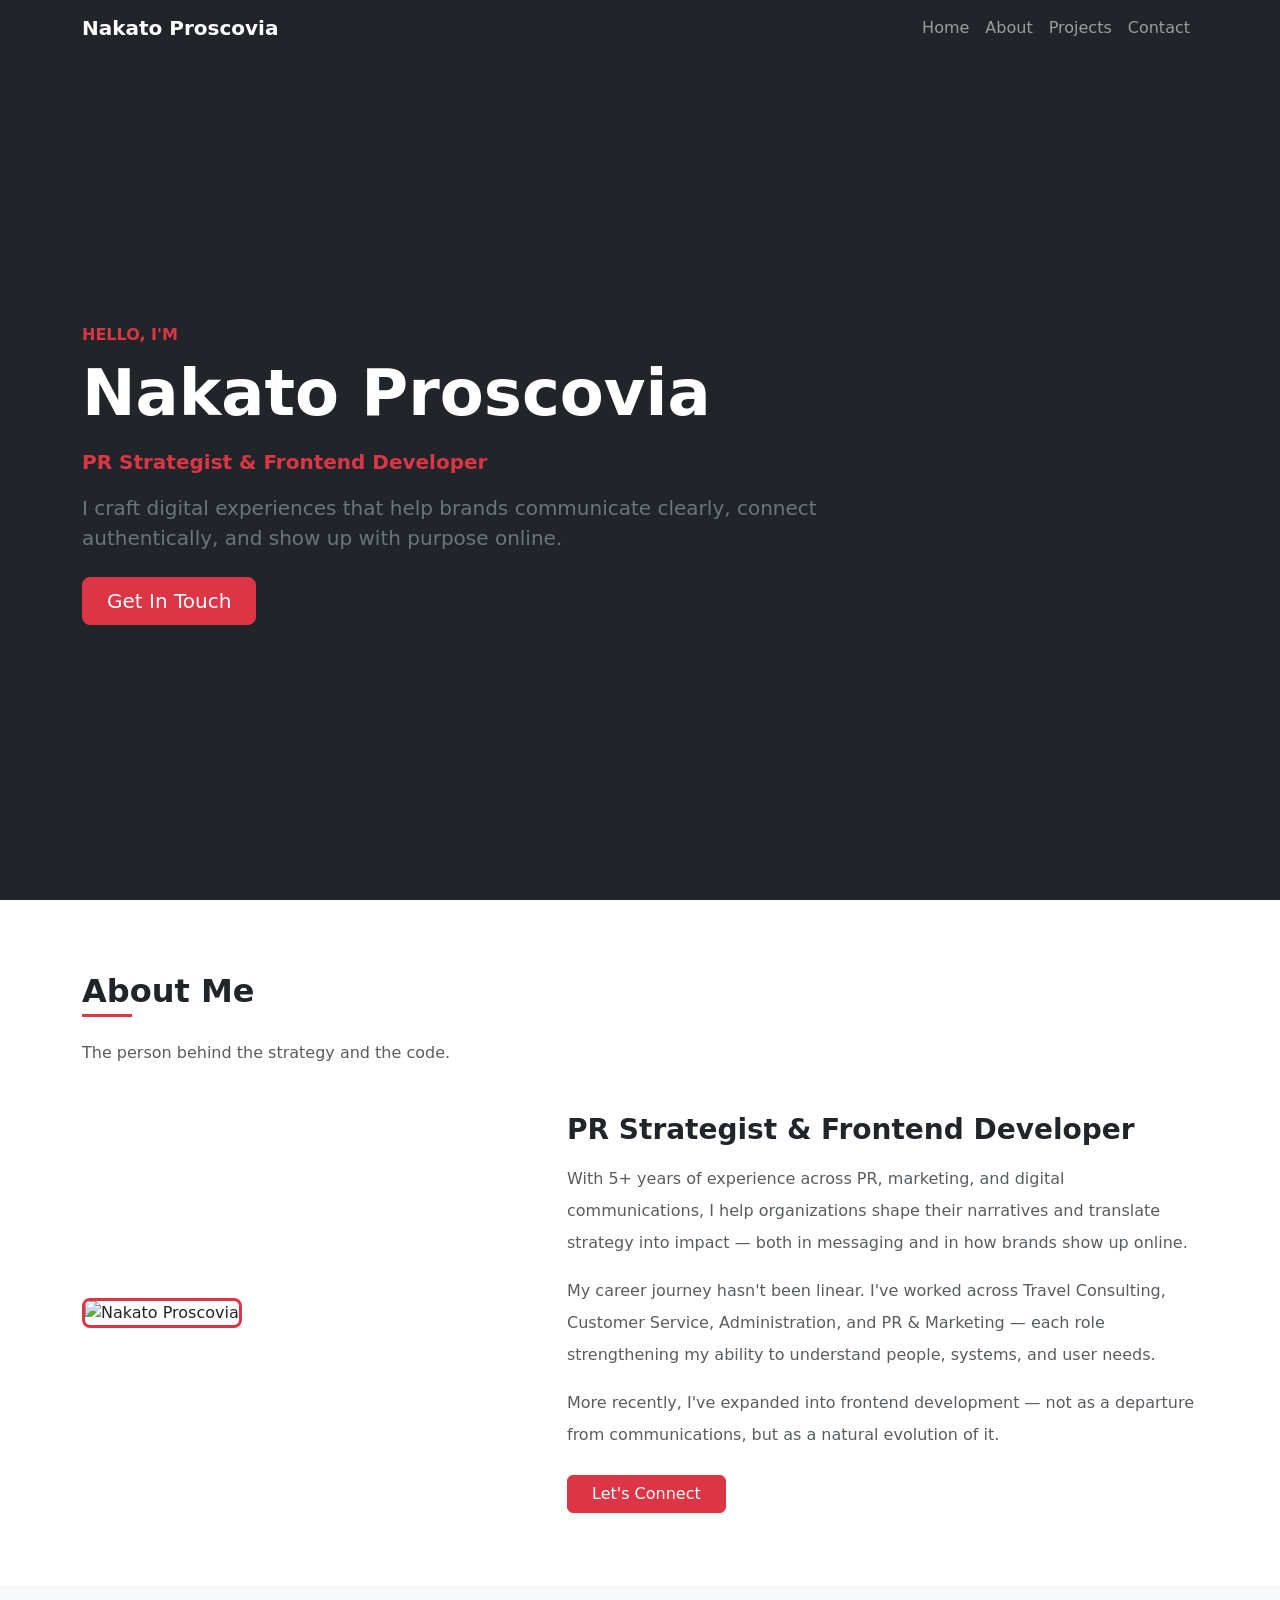
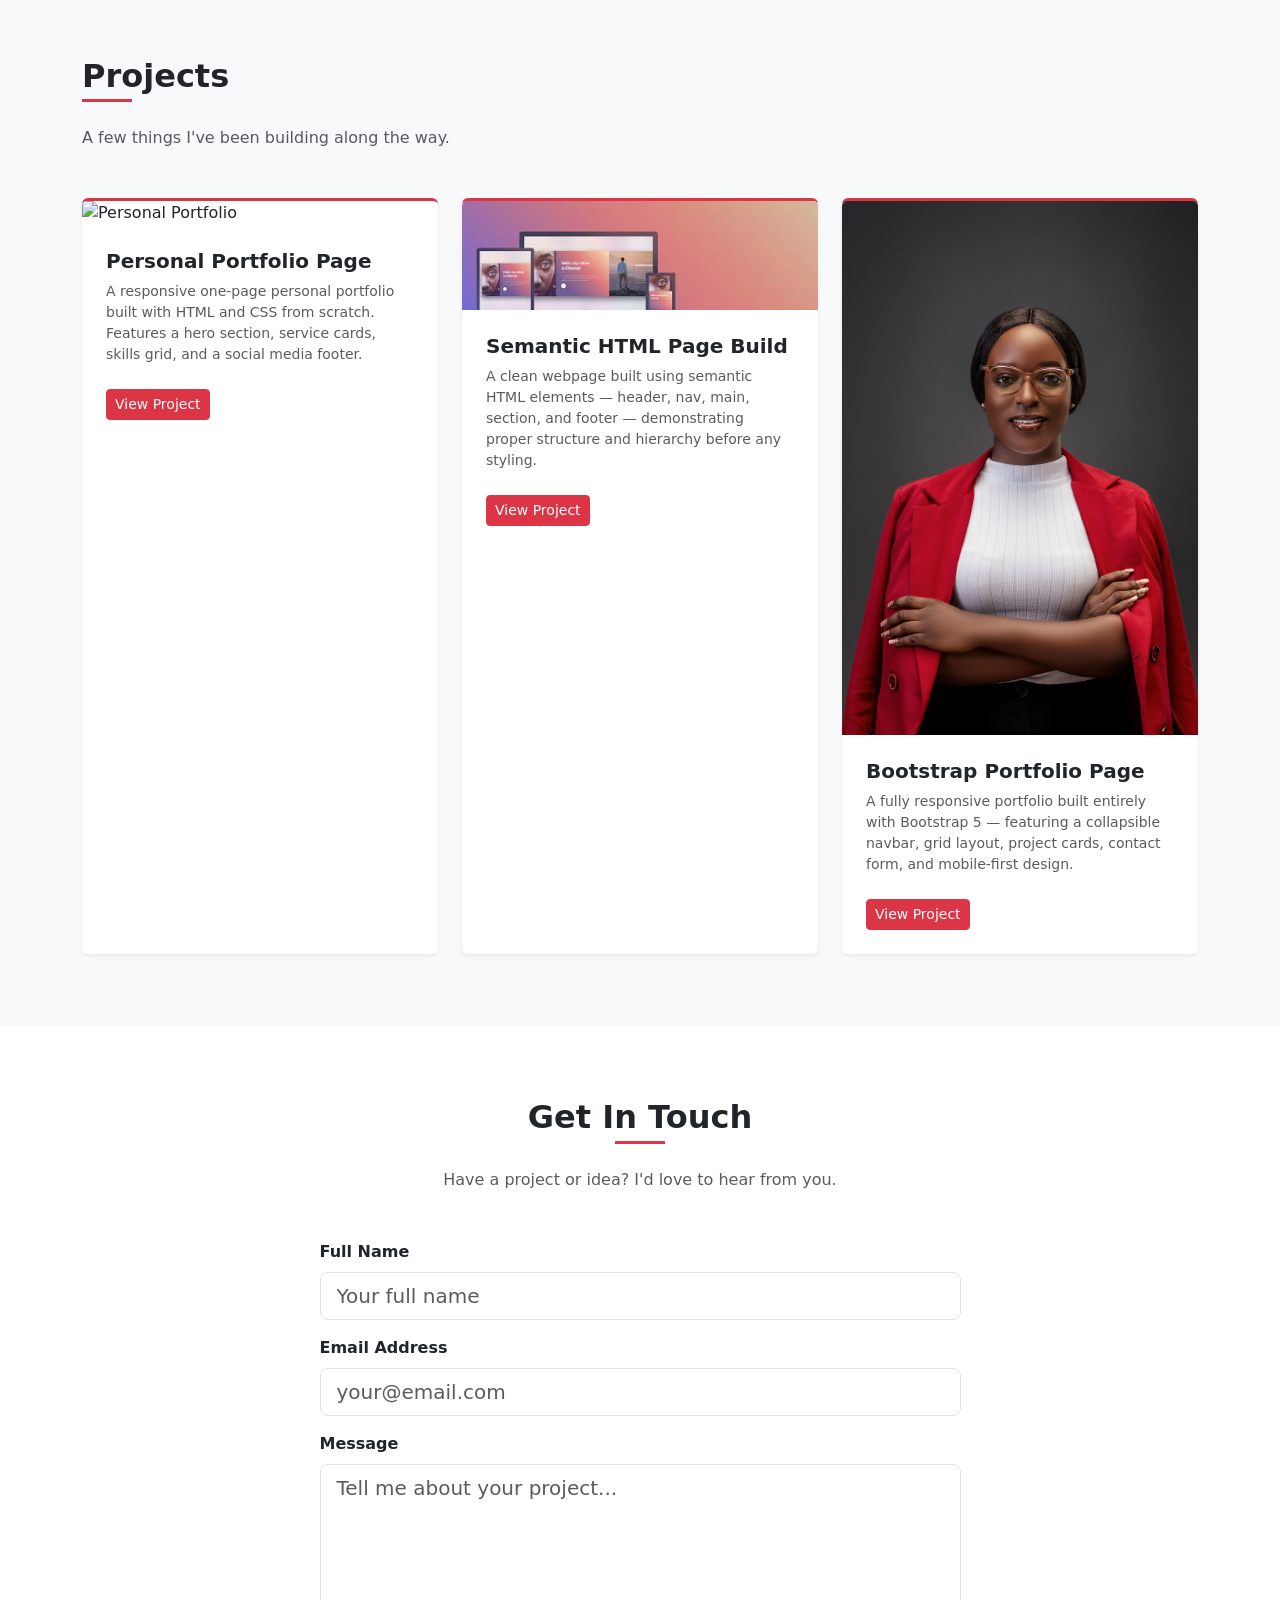
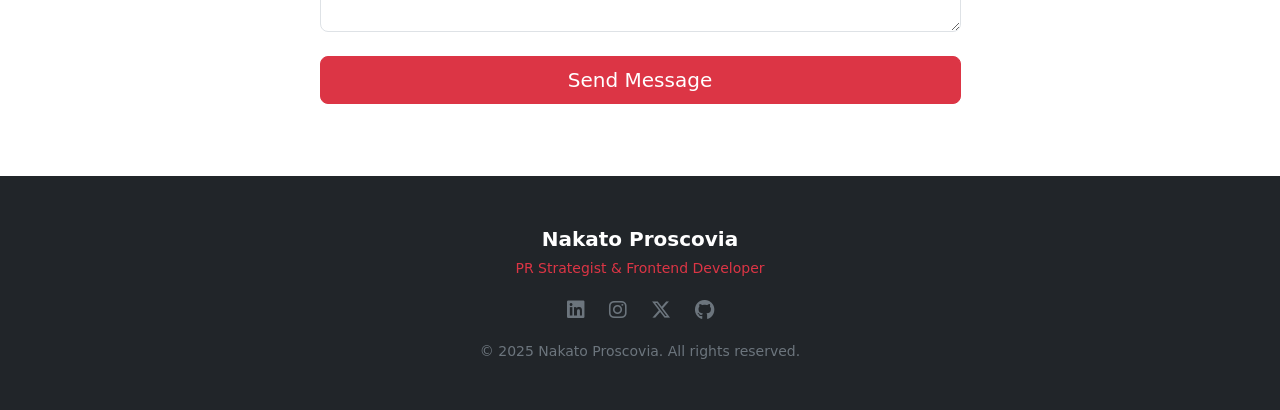
==== personal.html @ 1f381fec "added personal.html" ====
<!DOCTYPE html>
<html lang="en">
<head>
    <meta charset="UTF-8">
    <meta name="viewport" content="width=device-width, initial-scale=1.0">
    <title>Nakato Proscovia | Portfolio</title>
    <link href="https://cdn.jsdelivr.net/npm/bootstrap@5.3.8/dist/css/bootstrap.min.css" rel="stylesheet" integrity="sha384-sRIl4kxILFvY47J16cr9ZwB07vP4J8+LH7qKQnuqkuIAvNWLzeN8tE5YBujZqJLB" crossorigin="anonymous">
    <link rel="stylesheet" href="https://cdnjs.cloudflare.com/ajax/libs/font-awesome/6.5.0/css/all.min.css">
</head>
<body class="bg-light">

    <!-- NAVBAR -->
    <nav class="navbar navbar-expand-lg navbar-dark bg-dark fixed-top">
        <div class="container">
            <a class="navbar-brand fw-bold" href="#home">Nakato Proscovia</a>
            <button class="navbar-toggler" type="button" data-bs-toggle="collapse" data-bs-target="#navbarNav">
                <span class="navbar-toggler-icon"></span>
            </button>
            <div class="collapse navbar-collapse justify-content-end" id="navbarNav">
                <ul class="navbar-nav">
                    <li class="nav-item"><a class="nav-link" href="#home">Home</a></li>
                    <li class="nav-item"><a class="nav-link" href="#about">About</a></li>
                    <li class="nav-item"><a class="nav-link" href="#projects">Projects</a></li>
                    <li class="nav-item"><a class="nav-link" href="#contact">Contact</a></li>
                </ul>
            </div>
        </div>
    </nav>

    <!-- HERO SECTION -->
    <section id="home" class="bg-dark text-white min-vh-100 d-flex align-items-center pt-5">
        <div class="container py-5">
            <div class="row">
                <div class="col-lg-8">
                    <p class="text-danger text-uppercase fw-semibold ls-wide mb-2">Hello, I'm</p>
                    <h1 class="display-3 fw-bold mb-3">Nakato Proscovia</h1>
                    <p class="text-danger fs-5 fw-semibold mb-3">PR Strategist & Frontend Developer</p>
                    <p class="text-secondary fs-5 mb-4">I craft digital experiences that help brands communicate clearly, connect authentically, and show up with purpose online.</p>
                    <a href="#contact" class="btn btn-danger btn-lg px-4">Get In Touch</a>
                </div>
            </div>
        </div>
    </section>

    <!-- ABOUT SECTION -->
    <section id="about" class="py-5 bg-white">
        <div class="container py-4">
            <h2 class="fw-bold mb-1">About Me</h2>
            <div class="border-bottom border-danger border-3 mb-4" style="width:50px"></div>
            <p class="text-muted mb-5">The person behind the strategy and the code.</p>
            <div class="row align-items-center g-5">
                <div class="col-md-5">
                    <img src="https://placehold.co/500x400/212529/dc3545?text=Nakato+Proscovia"
                         alt="Nakato Proscovia"
                         class="img-fluid rounded-3 border border-danger border-3 w-100">
                </div>
                <div class="col-md-7">
                    <h3 class="fw-bold mb-3">PR Strategist & Frontend Developer</h3>
                    <p class="text-muted lh-lg">With 5+ years of experience across PR, marketing, and digital communications, I help organizations shape their narratives and translate strategy into impact — both in messaging and in how brands show up online.</p>
                    <p class="text-muted lh-lg">My career journey hasn't been linear. I've worked across Travel Consulting, Customer Service, Administration, and PR & Marketing — each role strengthening my ability to understand people, systems, and user needs.</p>
                    <p class="text-muted lh-lg">More recently, I've expanded into frontend development — not as a departure from communications, but as a natural evolution of it.</p>
                    <a href="#contact" class="btn btn-danger px-4 mt-2">Let's Connect</a>
                </div>
            </div>
        </div>
    </section>

    <!-- PROJECTS SECTION -->
    <section id="projects" class="py-5 bg-light">
        <div class="container py-4">
            <h2 class="fw-bold mb-1">Projects</h2>
            <div class="border-bottom border-danger border-3 mb-4" style="width:50px"></div>
            <p class="text-muted mb-5">A few things I've been building along the way.</p>
            <div class="row g-4">

                <!-- Card 1 -->
                <div class="col-md-4">
                    <div class="card h-100 border-0 shadow-sm border-top border-danger border-3">
                        <img src="https://placehold.co/400x200/212529/dc3545?text=Personal+Portfolio"
                             class="card-img-top" alt="Personal Portfolio">
                        <div class="card-body p-4">
                            <h5 class="card-title fw-bold">Personal Portfolio Page</h5>
                            <p class="card-text text-muted small">A responsive one-page personal portfolio built with HTML and CSS from scratch. Features a hero section, service cards, skills grid, and a social media footer.</p>
                            <a href="#" class="btn btn-danger btn-sm mt-2">View Project</a>
                        </div>
                    </div>
                </div>

                <!-- Card 2 -->
                <div class="col-md-4">
                    <div class="card h-100 border-0 shadow-sm border-top border-danger border-3">
                        <img src="images/html.jpg"
                             class="card-img-top" alt="Semantic HTML Build">
                        <div class="card-body p-4">
                            <h5 class="card-title fw-bold">Semantic HTML Page Build</h5>
                            <p class="card-text text-muted small">A clean webpage built using semantic HTML elements — header, nav, main, section, and footer — demonstrating proper structure and hierarchy before any styling.</p>
                            <a href="#" class="btn btn-danger btn-sm mt-2">View Project</a>
                        </div>
                    </div>
                </div>

                <!-- Card 3 -->
                <div class="col-md-4">
                    <div class="card h-100 border-0 shadow-sm border-top border-danger border-3">
                        <img src="images/headshot.jpg"
                             class="card-img-top" alt="Bootstrap Portfolio">
                        <div class="card-body p-4">
                            <h5 class="card-title fw-bold">Bootstrap Portfolio Page</h5>
                            <p class="card-text text-muted small">A fully responsive portfolio built entirely with Bootstrap 5 — featuring a collapsible navbar, grid layout, project cards, contact form, and mobile-first design.</p>
                            <a href="#" class="btn btn-danger btn-sm mt-2">View Project</a>
                        </div>
                    </div>
                </div>

            </div>
        </div>
    </section>

    <!-- CONTACT SECTION -->
    <section id="contact" class="py-5 bg-white">
        <div class="container py-4">
            <div class="text-center mb-5">
                <h2 class="fw-bold mb-1">Get In Touch</h2>
                <div class="border-bottom border-danger border-3 mx-auto mb-4" style="width:50px"></div>
                <p class="text-muted">Have a project or idea? I'd love to hear from you.</p>
            </div>
            <div class="row justify-content-center">
                <div class="col-md-7">
                    <div class="mb-3">
                        <label for="name" class="form-label fw-semibold">Full Name</label>
                        <input type="text" class="form-control form-control-lg" id="name" placeholder="Your full name">
                    </div>
                    <div class="mb-3">
                        <label for="email" class="form-label fw-semibold">Email Address</label>
                        <input type="email" class="form-control form-control-lg" id="email" placeholder="your@email.com">
                    </div>
                    <div class="mb-4">
                        <label for="message" class="form-label fw-semibold">Message</label>
                        <textarea class="form-control form-control-lg" id="message" rows="5" placeholder="Tell me about your project..."></textarea>
                    </div>
                    <div class="d-grid">
                        <button type="submit" class="btn btn-danger btn-lg">Send Message</button>
                    </div>
                </div>
            </div>
        </div>
    </section>

    <!-- FOOTER -->
    <footer class="bg-dark text-center py-5">
        <p class="text-white fw-bold fs-5 mb-1">Nakato Proscovia</p>
        <p class="text-danger small mb-3">PR Strategist & Frontend Developer</p>
        <div class="d-flex justify-content-center gap-4 mb-3">
            <a href="https://www.linkedin.com/in/nakato-proscovia" target="_blank" class="text-secondary fs-5"><i class="fa-brands fa-linkedin"></i></a>
            <a href="https://www.instagram.com/nakatoprosc0via" target="_blank" class="text-secondary fs-5"><i class="fa-brands fa-instagram"></i></a>
            <a href="https://x.com/nakatoprosc0via" target="_blank" class="text-secondary fs-5"><i class="fa-brands fa-x-twitter"></i></a>
            <a href="https://github.com/nakato-proscovia" target="_blank" class="text-secondary fs-5"><i class="fa-brands fa-github"></i></a>
        </div>
        <p class="text-secondary small mb-0">© 2025 Nakato Proscovia. All rights reserved.</p>
    </footer>

    <script src="https://cdn.jsdelivr.net/npm/bootstrap@5.3.0/dist/js/bootstrap.bundle.min.js"></script>
</body>
</html>
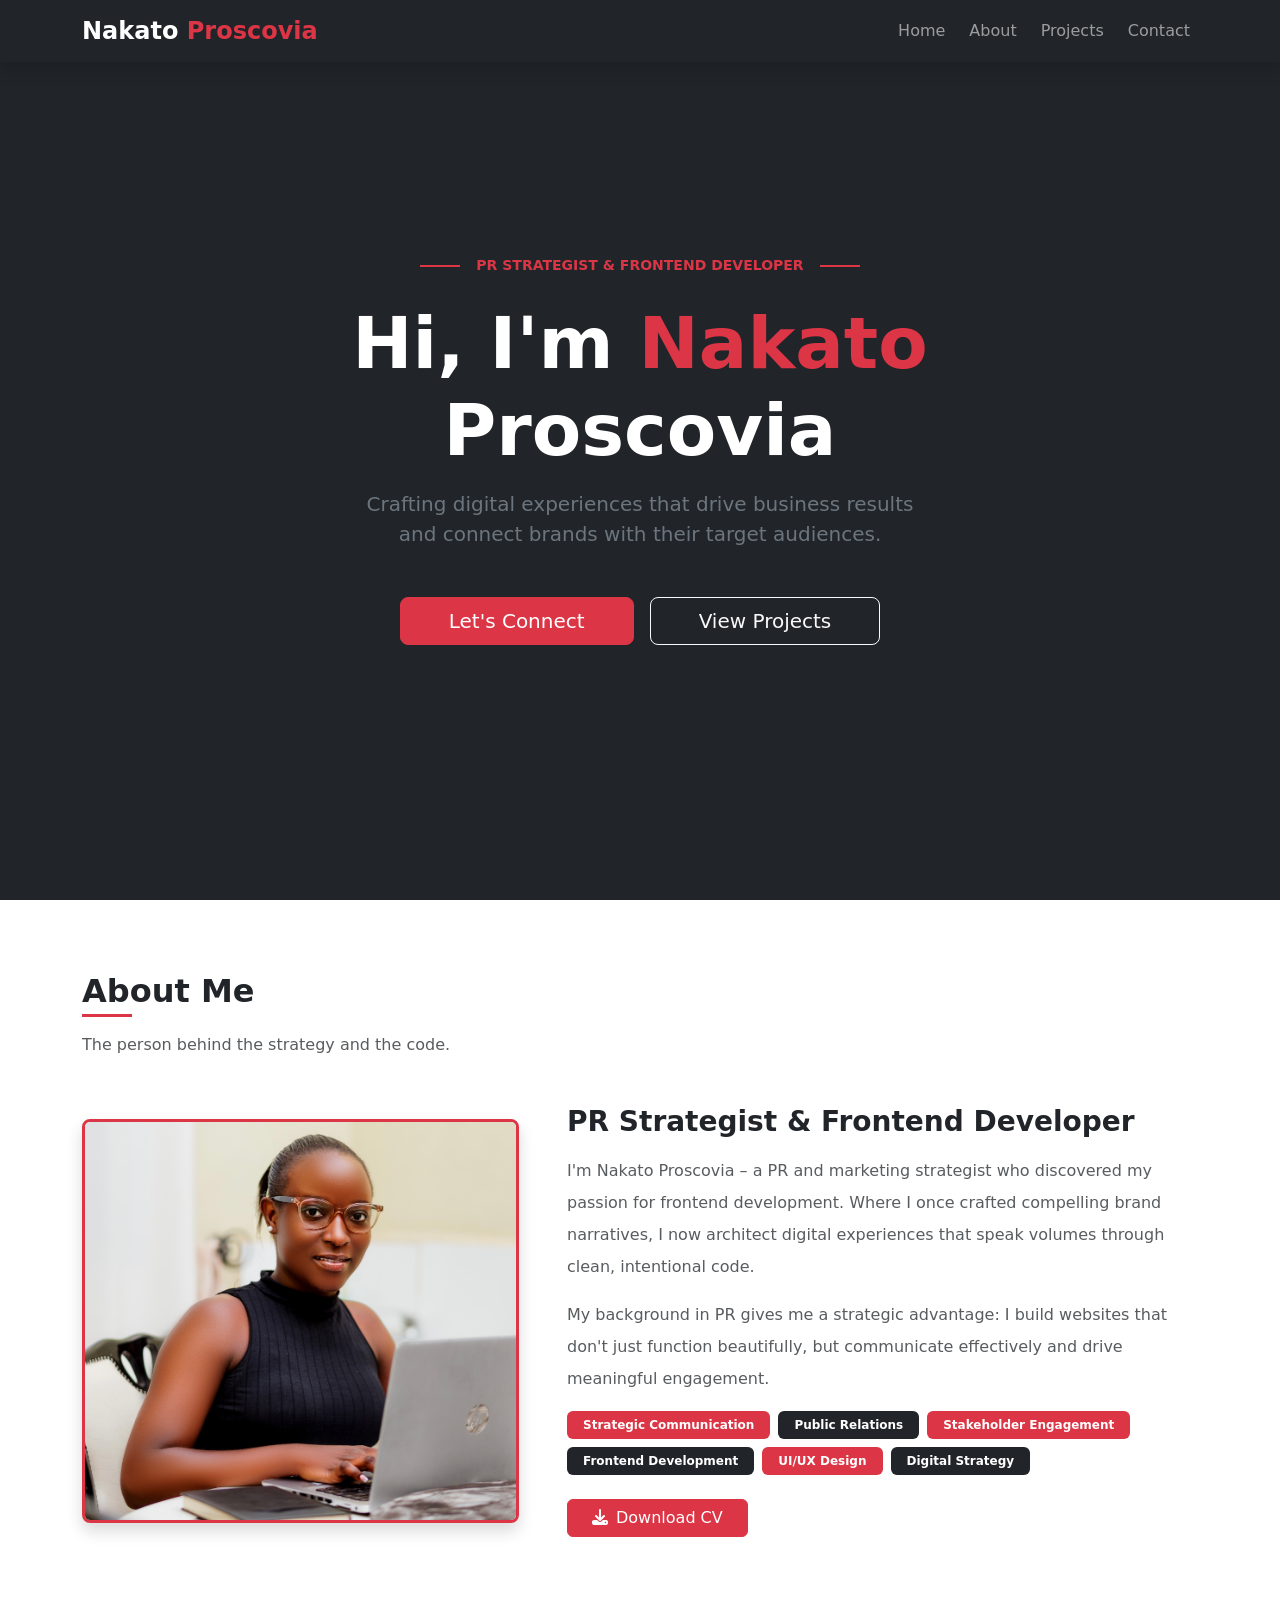
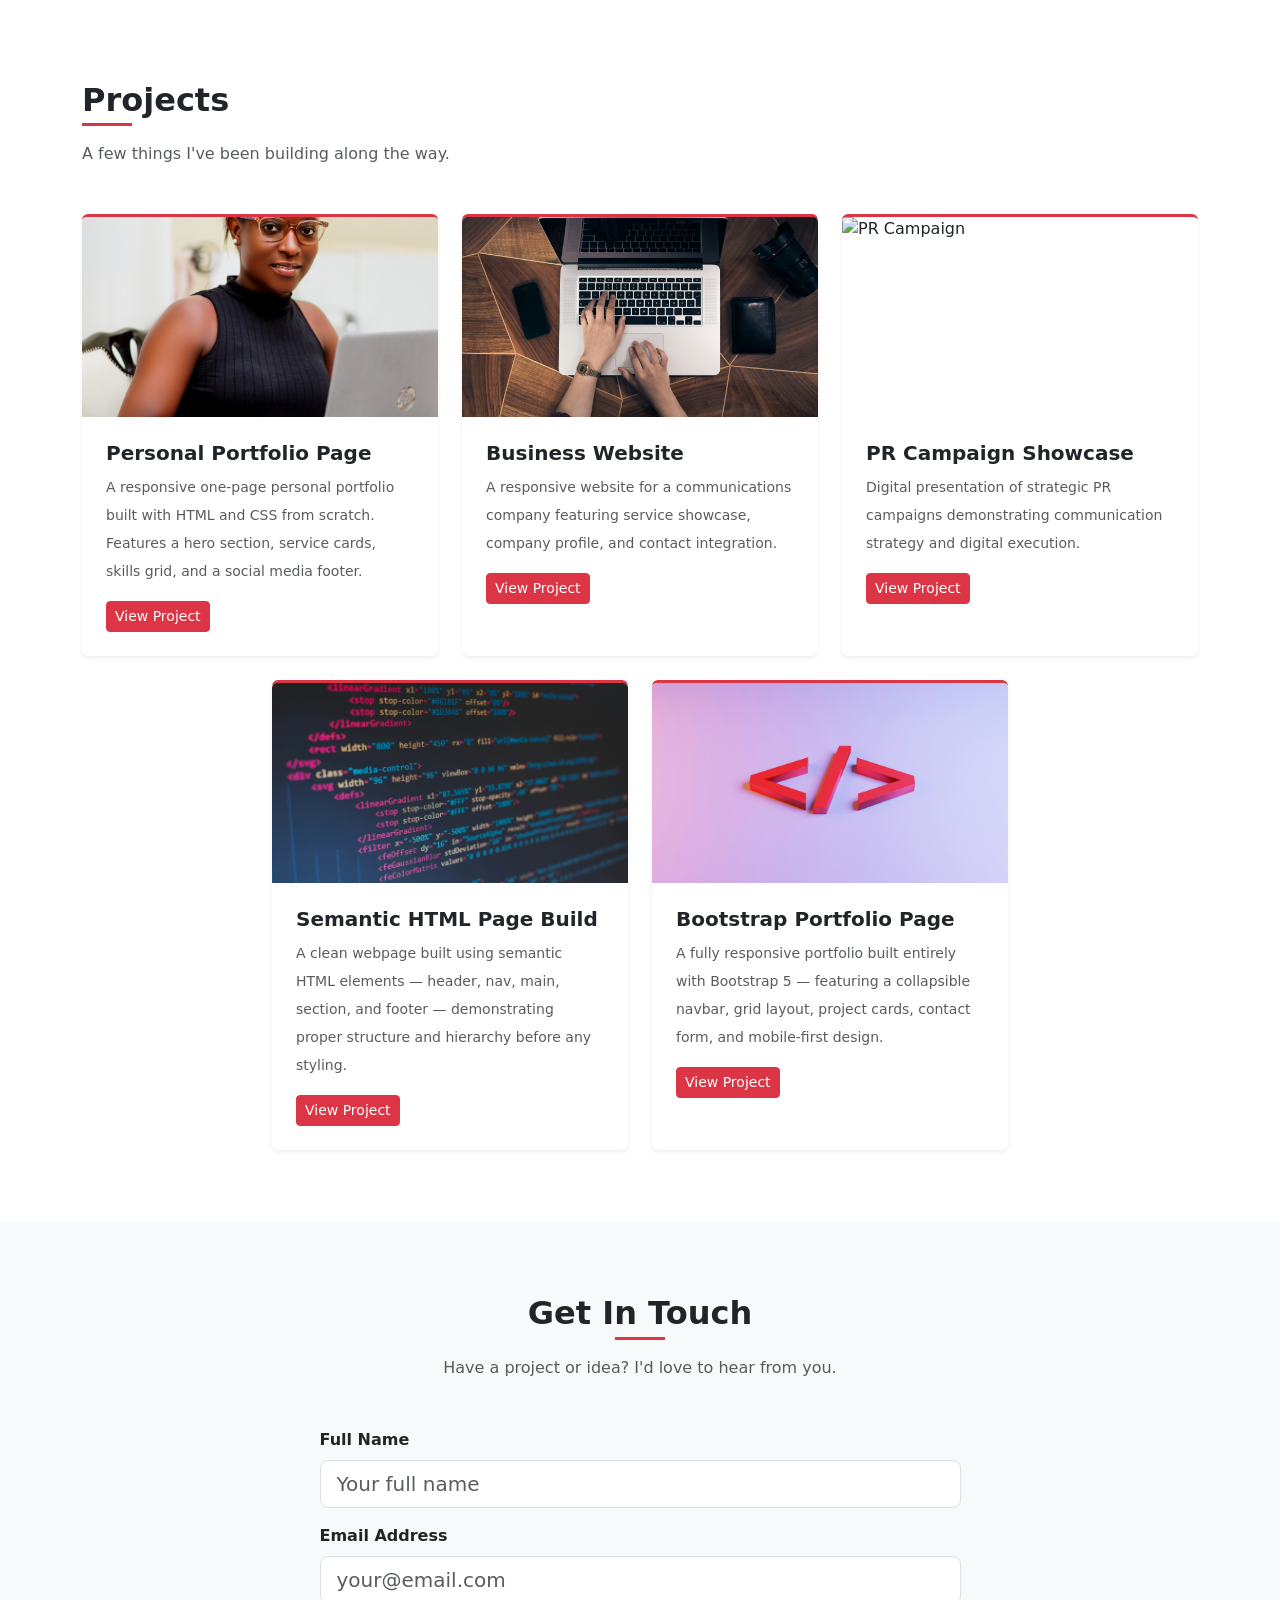
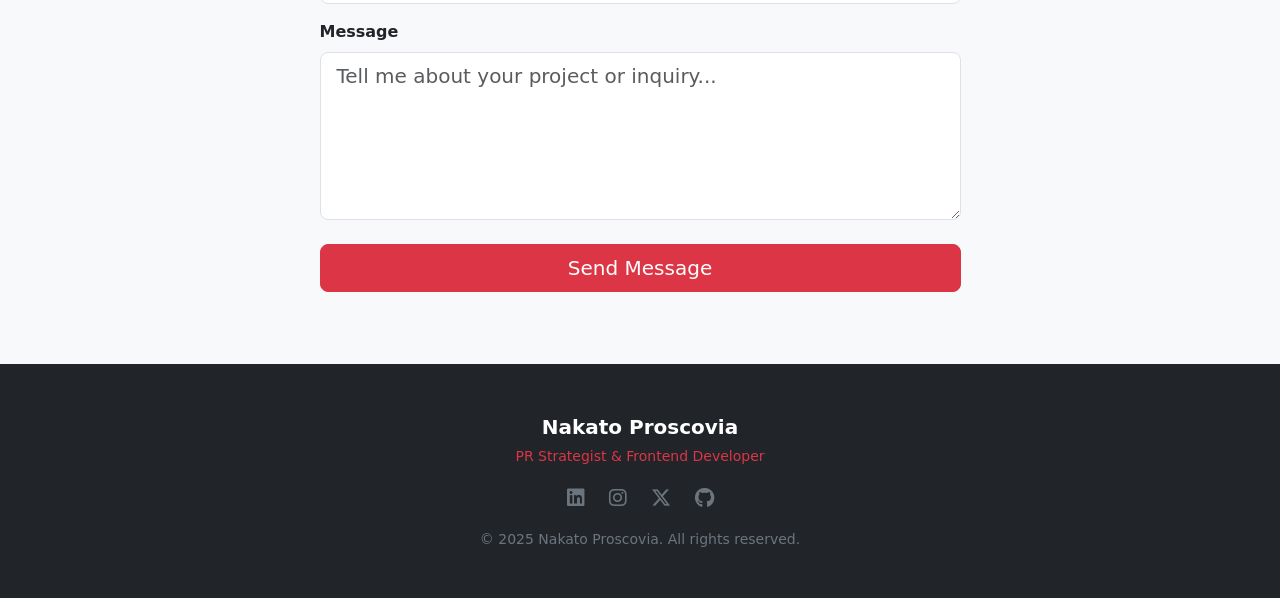
==== commit c0e803de: "modified personal.html, added cv" ====
--- a/personal.html
+++ b/personal.html
@@ -10,14 +10,14 @@
 <body class="bg-light">
 
     <!-- NAVBAR -->
-    <nav class="navbar navbar-expand-lg navbar-dark bg-dark fixed-top">
+    <nav class="navbar navbar-expand-lg navbar-dark bg-dark fixed-top shadow">
         <div class="container">
-            <a class="navbar-brand fw-bold" href="#home">Nakato Proscovia</a>
+            <a class="navbar-brand fw-bold fs-4" href="#home">Nakato <span class="text-danger">Proscovia</span></a>
             <button class="navbar-toggler" type="button" data-bs-toggle="collapse" data-bs-target="#navbarNav">
                 <span class="navbar-toggler-icon"></span>
             </button>
             <div class="collapse navbar-collapse justify-content-end" id="navbarNav">
-                <ul class="navbar-nav">
+                <ul class="navbar-nav gap-2">
                     <li class="nav-item"><a class="nav-link" href="#home">Home</a></li>
                     <li class="nav-item"><a class="nav-link" href="#about">About</a></li>
                     <li class="nav-item"><a class="nav-link" href="#projects">Projects</a></li>
@@ -28,15 +28,32 @@
     </nav>
 
     <!-- HERO SECTION -->
-    <section id="home" class="bg-dark text-white min-vh-100 d-flex align-items-center pt-5">
+    <section id="home" class="bg-dark text-white min-vh-100 d-flex align-items-center">
         <div class="container py-5">
-            <div class="row">
-                <div class="col-lg-8">
-                    <p class="text-danger text-uppercase fw-semibold ls-wide mb-2">Hello, I'm</p>
-                    <h1 class="display-3 fw-bold mb-3">Nakato Proscovia</h1>
-                    <p class="text-danger fs-5 fw-semibold mb-3">PR Strategist & Frontend Developer</p>
-                    <p class="text-secondary fs-5 mb-4">I craft digital experiences that help brands communicate clearly, connect authentically, and show up with purpose online.</p>
-                    <a href="#contact" class="btn btn-danger btn-lg px-4">Get In Touch</a>
+            <div class="row justify-content-center">
+                <div class="col-lg-8 text-center">
+
+                    <!-- decorative top line -->
+                    <div class="d-flex align-items-center justify-content-center gap-3 mb-4">
+                        <div class="bg-danger" style="width:40px; height:2px;"></div>
+                        <span class="text-danger text-uppercase fw-semibold small ls-wide">PR Strategist & Frontend Developer</span>
+                        <div class="bg-danger" style="width:40px; height:2px;"></div>
+                    </div>
+
+                    <h1 class="display-2 fw-bold mb-3">
+                        Hi, I'm <span class="text-danger">Nakato</span><br>Proscovia
+                    </h1>
+
+                    <p class="text-secondary fs-5 mb-5 mx-auto" style="max-width:560px;">
+                        Crafting digital experiences that drive business results and connect brands with their target audiences.
+                    </p>
+
+
+                    <div class="d-flex gap-3 flex-wrap justify-content-center">
+                        <a href="#contact" class="btn btn-danger btn-lg px-5">Let's Connect</a>
+                        <a href="#projects" class="btn btn-outline-light btn-lg px-5">View Projects</a>
+                    </div>
+
                 </div>
             </div>
         </div>
@@ -45,83 +62,117 @@
     <!-- ABOUT SECTION -->
     <section id="about" class="py-5 bg-white">
         <div class="container py-4">
-            <h2 class="fw-bold mb-1">About Me</h2>
-            <div class="border-bottom border-danger border-3 mb-4" style="width:50px"></div>
-            <p class="text-muted mb-5">The person behind the strategy and the code.</p>
+            <div class="mb-5">
+                <h2 class="fw-bold mb-1">About Me</h2>
+                <div class="bg-danger mb-3" style="width:50px; height:3px;"></div>
+                <p class="text-muted">The person behind the strategy and the code.</p>
+            </div>
             <div class="row align-items-center g-5">
                 <div class="col-md-5">
-                    <img src="https://placehold.co/500x400/212529/dc3545?text=Nakato+Proscovia"
+                    <img src="images/personal.jpg"
                          alt="Nakato Proscovia"
-                         class="img-fluid rounded-3 border border-danger border-3 w-100">
+                         class="img-fluid rounded-3 border border-danger border-3 shadow w-100">
                 </div>
                 <div class="col-md-7">
                     <h3 class="fw-bold mb-3">PR Strategist & Frontend Developer</h3>
-                    <p class="text-muted lh-lg">With 5+ years of experience across PR, marketing, and digital communications, I help organizations shape their narratives and translate strategy into impact — both in messaging and in how brands show up online.</p>
-                    <p class="text-muted lh-lg">My career journey hasn't been linear. I've worked across Travel Consulting, Customer Service, Administration, and PR & Marketing — each role strengthening my ability to understand people, systems, and user needs.</p>
-                    <p class="text-muted lh-lg">More recently, I've expanded into frontend development — not as a departure from communications, but as a natural evolution of it.</p>
-                    <a href="#contact" class="btn btn-danger px-4 mt-2">Let's Connect</a>
-                </div>
-            </div>
-        </div>
-    </section>
+                    <p class="text-muted lh-lg">I'm Nakato Proscovia – a PR and marketing strategist who discovered my passion for frontend development. Where I once crafted compelling brand narratives, I now architect digital experiences that speak volumes through clean, intentional code.</p>
+                    <p class="text-muted lh-lg">My background in PR gives me a strategic advantage: I build websites that don't just function beautifully, but communicate effectively and drive meaningful engagement.</p>
+
+                    <!-- Badges organised in a flex wrap -->
+                    <div class="d-flex flex-wrap gap-2 mt-3 mb-4">
+                        <span class="badge bg-danger px-3 py-2">Strategic Communication</span>
+                        <span class="badge bg-dark px-3 py-2">Public Relations</span>
+                        <span class="badge bg-danger px-3 py-2">Stakeholder Engagement</span>
+                        <span class="badge bg-dark px-3 py-2">Frontend Development</span>
+                        <span class="badge bg-danger px-3 py-2">UI/UX Design</span>
+                        <span class="badge bg-dark px-3 py-2">Digital Strategy</span>
+                    </div>
+
+                    <a href="CV/Nakato-Proscovia. CV (1).pdf" download class="btn btn-danger px-4">
+                        <i class="fa-solid fa-download me-2"></i>Download CV
+                    </a>
+                </div>
+            </div>
+        </div>
+    </section>
+
 
     <!-- PROJECTS SECTION -->
-    <section id="projects" class="py-5 bg-light">
+    <section id="projects" class="py-5 bg-white">
         <div class="container py-4">
-            <h2 class="fw-bold mb-1">Projects</h2>
-            <div class="border-bottom border-danger border-3 mb-4" style="width:50px"></div>
-            <p class="text-muted mb-5">A few things I've been building along the way.</p>
-            <div class="row g-4">
-
-                <!-- Card 1 -->
-                <div class="col-md-4">
-                    <div class="card h-100 border-0 shadow-sm border-top border-danger border-3">
-                        <img src="https://placehold.co/400x200/212529/dc3545?text=Personal+Portfolio"
-                             class="card-img-top" alt="Personal Portfolio">
+            <div class="mb-5">
+                <h2 class="fw-bold mb-1">Projects</h2>
+                <div class="bg-danger mb-3" style="width:50px; height:3px;"></div>
+                <p class="text-muted">A few things I've been building along the way.</p>
+            </div>
+
+            <!-- Row 1 — 3 cards -->
+            <div class="row g-4 mb-4">
+                <div class="col-md-4">
+                    <div class="card h-100 border-0 shadow-sm border-top border-danger border-3">
+                        <img src="images/personal.jpg" class="card-img-top" alt="Personal Portfolio" style="height:200px; object-fit:cover;">
                         <div class="card-body p-4">
                             <h5 class="card-title fw-bold">Personal Portfolio Page</h5>
-                            <p class="card-text text-muted small">A responsive one-page personal portfolio built with HTML and CSS from scratch. Features a hero section, service cards, skills grid, and a social media footer.</p>
-                            <a href="#" class="btn btn-danger btn-sm mt-2">View Project</a>
-                        </div>
-                    </div>
-                </div>
-
-                <!-- Card 2 -->
-                <div class="col-md-4">
-                    <div class="card h-100 border-0 shadow-sm border-top border-danger border-3">
-                        <img src="images/html.jpg"
-                             class="card-img-top" alt="Semantic HTML Build">
+                            <p class="card-text text-muted small lh-lg">A responsive one-page personal portfolio built with HTML and CSS from scratch. Features a hero section, service cards, skills grid, and a social media footer.</p>
+                            <a href="https://github.com/nakato-proscovia/porfolio" class="btn btn-danger btn-sm">View Project</a>
+                        </div>
+                    </div>
+                </div>
+                <div class="col-md-4">
+                    <div class="card h-100 border-0 shadow-sm border-top border-danger border-3">
+                        <img src="images/business site.jpg" class="card-img-top" alt="Business Website" style="height:200px; object-fit:cover;">
+                        <div class="card-body p-4">
+                            <h5 class="card-title fw-bold">Business Website</h5>
+                            <p class="card-text text-muted small lh-lg">A responsive website for a communications company featuring service showcase, company profile, and contact integration.</p>
+                            <a href="https://github.com/nakato-proscovia/Branding_Hub" class="btn btn-danger btn-sm">View Project</a>
+                        </div>
+                    </div>
+                </div>
+                <div class="col-md-4">
+                    <div class="card h-100 border-0 shadow-sm border-top border-danger border-3">
+                        <img src="https://images.unsplash.com/photo-1627777941175-d31f471f3d12?w=800&auto=format&fit=crop&q=60" class="card-img-top" alt="PR Campaign" style="height:200px; object-fit:cover;">
+                        <div class="card-body p-4">
+                            <h5 class="card-title fw-bold">PR Campaign Showcase</h5>
+                            <p class="card-text text-muted small lh-lg">Digital presentation of strategic PR campaigns demonstrating communication strategy and digital execution.</p>
+                            <a href="https://www.instagram.com/reel/DMcqwOzNvgu/" class="btn btn-danger btn-sm">View Project</a>
+                        </div>
+                    </div>
+                </div>
+            </div>
+
+            <!-- Row 2 — 2 cards centered -->
+            <div class="row g-4 justify-content-center">
+                <div class="col-md-4">
+                    <div class="card h-100 border-0 shadow-sm border-top border-danger border-3">
+                        <img src="images/html site.jpg" class="card-img-top" alt="Semantic HTML" style="height:200px; object-fit:cover;">
                         <div class="card-body p-4">
                             <h5 class="card-title fw-bold">Semantic HTML Page Build</h5>
-                            <p class="card-text text-muted small">A clean webpage built using semantic HTML elements — header, nav, main, section, and footer — demonstrating proper structure and hierarchy before any styling.</p>
-                            <a href="#" class="btn btn-danger btn-sm mt-2">View Project</a>
-                        </div>
-                    </div>
-                </div>
-
-                <!-- Card 3 -->
-                <div class="col-md-4">
-                    <div class="card h-100 border-0 shadow-sm border-top border-danger border-3">
-                        <img src="images/headshot.jpg"
-                             class="card-img-top" alt="Bootstrap Portfolio">
+                            <p class="card-text text-muted small lh-lg">A clean webpage built using semantic HTML elements — header, nav, main, section, and footer — demonstrating proper structure and hierarchy before any styling.</p>
+                            <a href="https://github.com/nakato-proscovia/htmlcv" class="btn btn-danger btn-sm">View Project</a>
+                        </div>
+                    </div>
+                </div>
+                <div class="col-md-4">
+                    <div class="card h-100 border-0 shadow-sm border-top border-danger border-3">
+                        <img src="images/bootstrap.jpg" class="card-img-top" alt="Bootstrap Portfolio" style="height:200px; object-fit:cover;">
                         <div class="card-body p-4">
                             <h5 class="card-title fw-bold">Bootstrap Portfolio Page</h5>
-                            <p class="card-text text-muted small">A fully responsive portfolio built entirely with Bootstrap 5 — featuring a collapsible navbar, grid layout, project cards, contact form, and mobile-first design.</p>
-                            <a href="#" class="btn btn-danger btn-sm mt-2">View Project</a>
-                        </div>
-                    </div>
-                </div>
-
-            </div>
+                            <p class="card-text text-muted small lh-lg">A fully responsive portfolio built entirely with Bootstrap 5 — featuring a collapsible navbar, grid layout, project cards, contact form, and mobile-first design.</p>
+                            <a href="https://github.com/nakato-proscovia/porfolio" class="btn btn-danger btn-sm">View Project</a>
+                        </div>
+                    </div>
+                </div>
+            </div>
+
         </div>
     </section>
 
     <!-- CONTACT SECTION -->
-    <section id="contact" class="py-5 bg-white">
+    <section id="contact" class="py-5 bg-light">
         <div class="container py-4">
             <div class="text-center mb-5">
                 <h2 class="fw-bold mb-1">Get In Touch</h2>
-                <div class="border-bottom border-danger border-3 mx-auto mb-4" style="width:50px"></div>
+                <div class="bg-danger mx-auto mb-3" style="width:50px; height:3px;"></div>
                 <p class="text-muted">Have a project or idea? I'd love to hear from you.</p>
             </div>
             <div class="row justify-content-center">
@@ -136,7 +187,7 @@
                     </div>
                     <div class="mb-4">
                         <label for="message" class="form-label fw-semibold">Message</label>
-                        <textarea class="form-control form-control-lg" id="message" rows="5" placeholder="Tell me about your project..."></textarea>
+                        <textarea class="form-control form-control-lg" id="message" rows="5" placeholder="Tell me about your project or inquiry..."></textarea>
                     </div>
                     <div class="d-grid">
                         <button type="submit" class="btn btn-danger btn-lg">Send Message</button>
@@ -159,6 +210,6 @@
         <p class="text-secondary small mb-0">© 2025 Nakato Proscovia. All rights reserved.</p>
     </footer>
 
-    <script src="https://cdn.jsdelivr.net/npm/bootstrap@5.3.0/dist/js/bootstrap.bundle.min.js"></script>
+<script src="https://cdn.jsdelivr.net/npm/bootstrap@5.3.0/dist/js/bootstrap.bundle.min.js"></script>
 </body>
 </html>
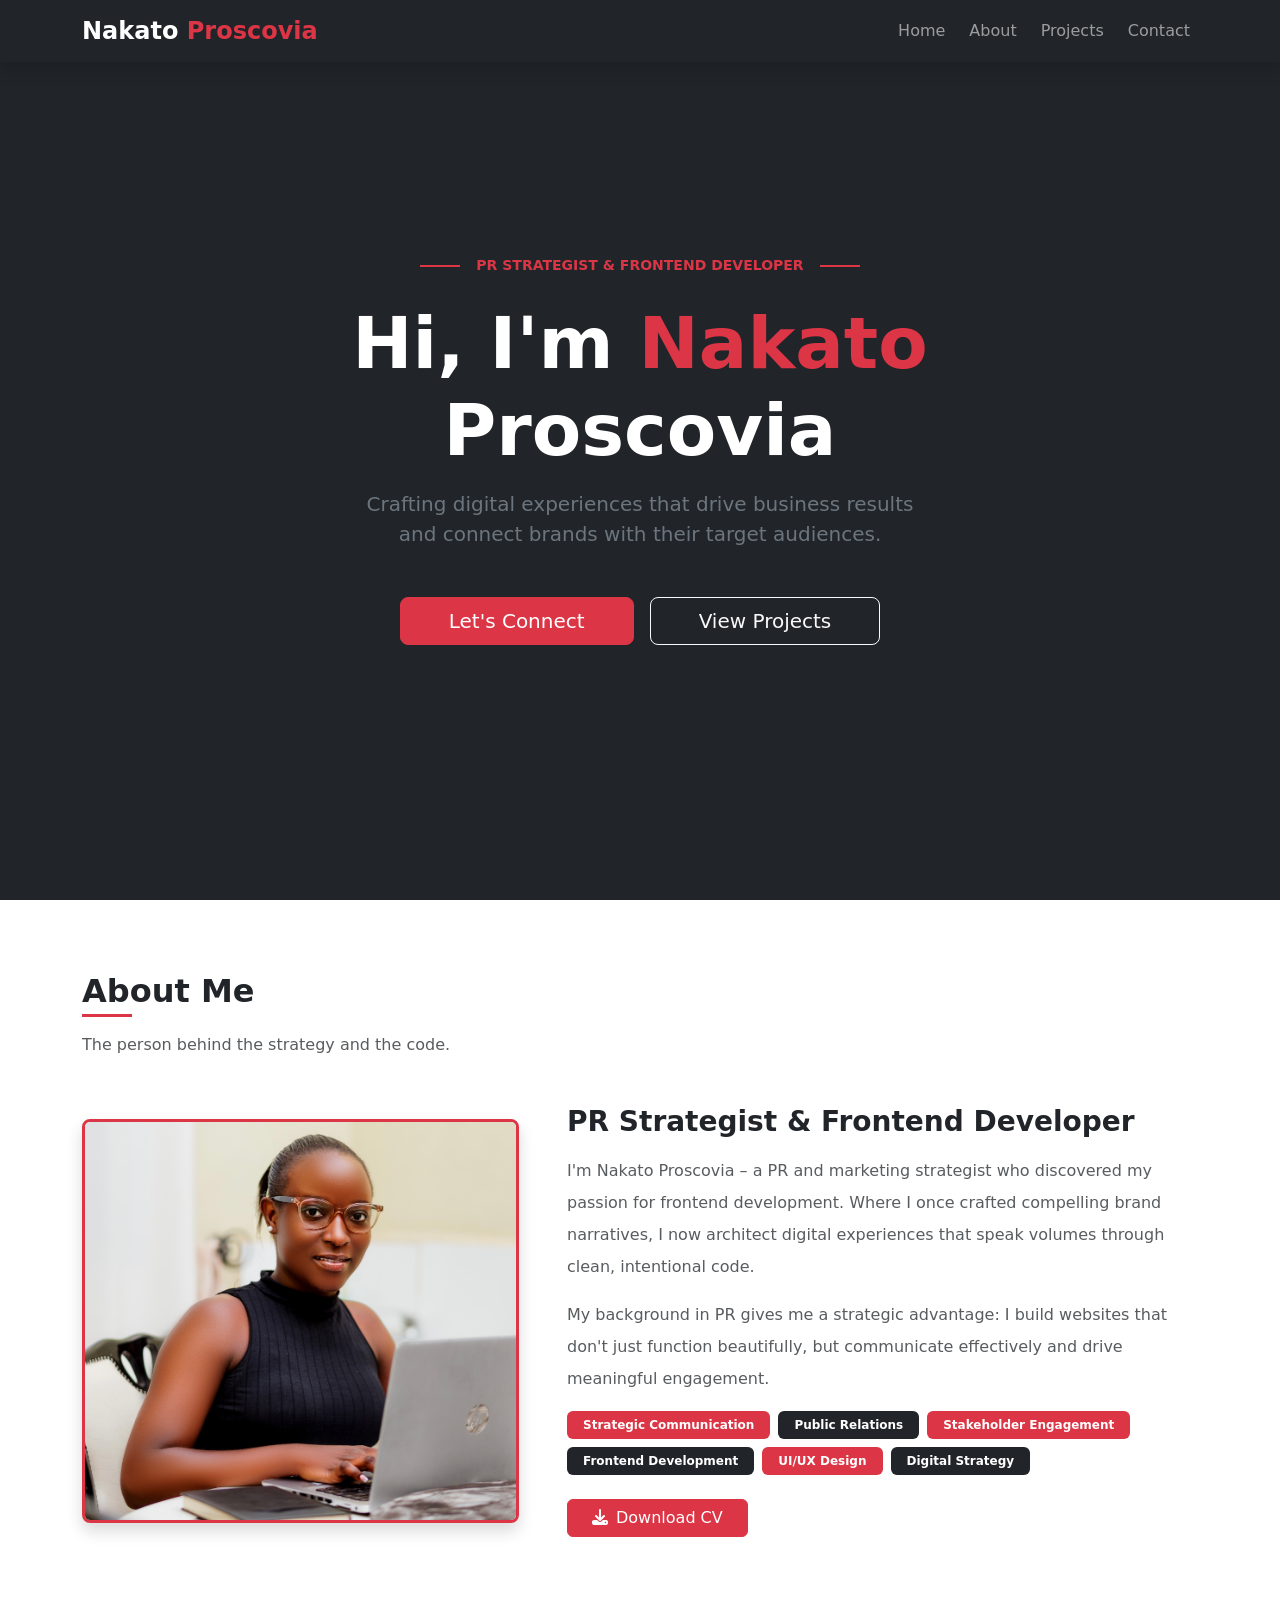
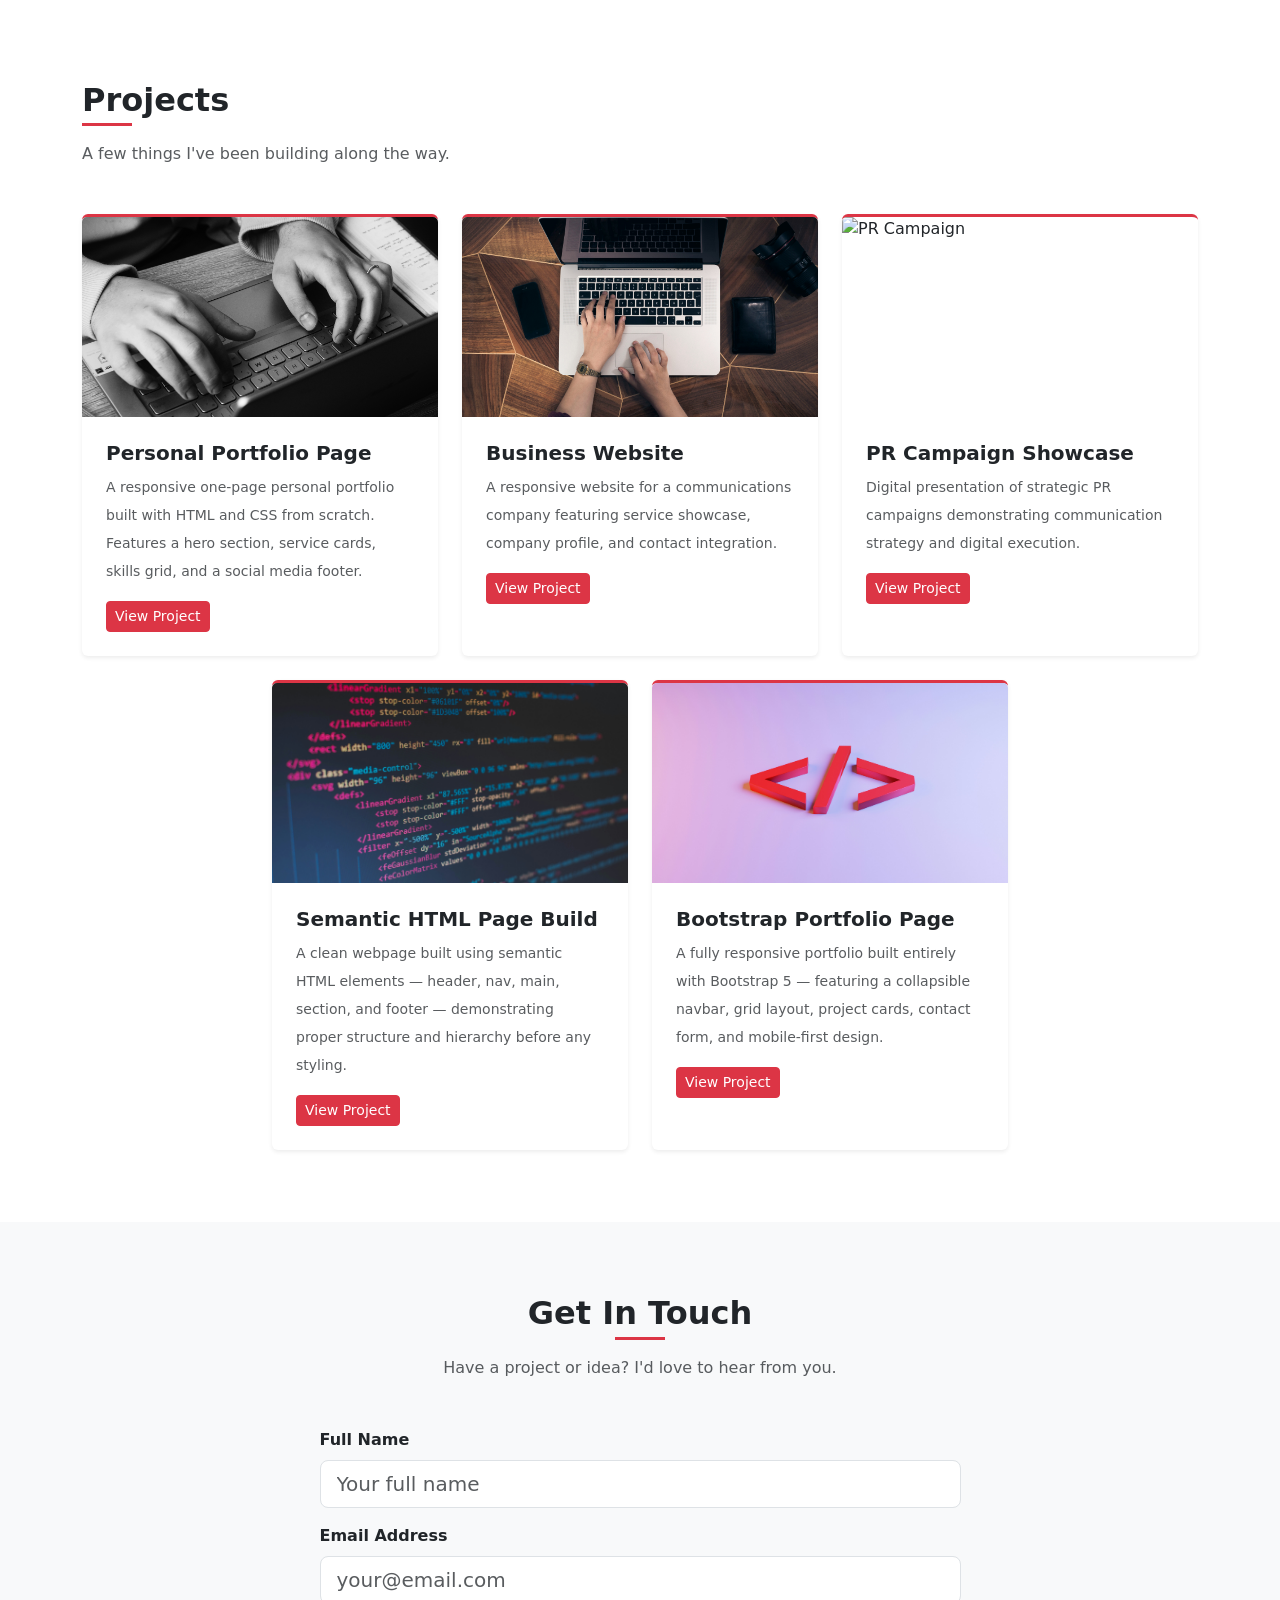
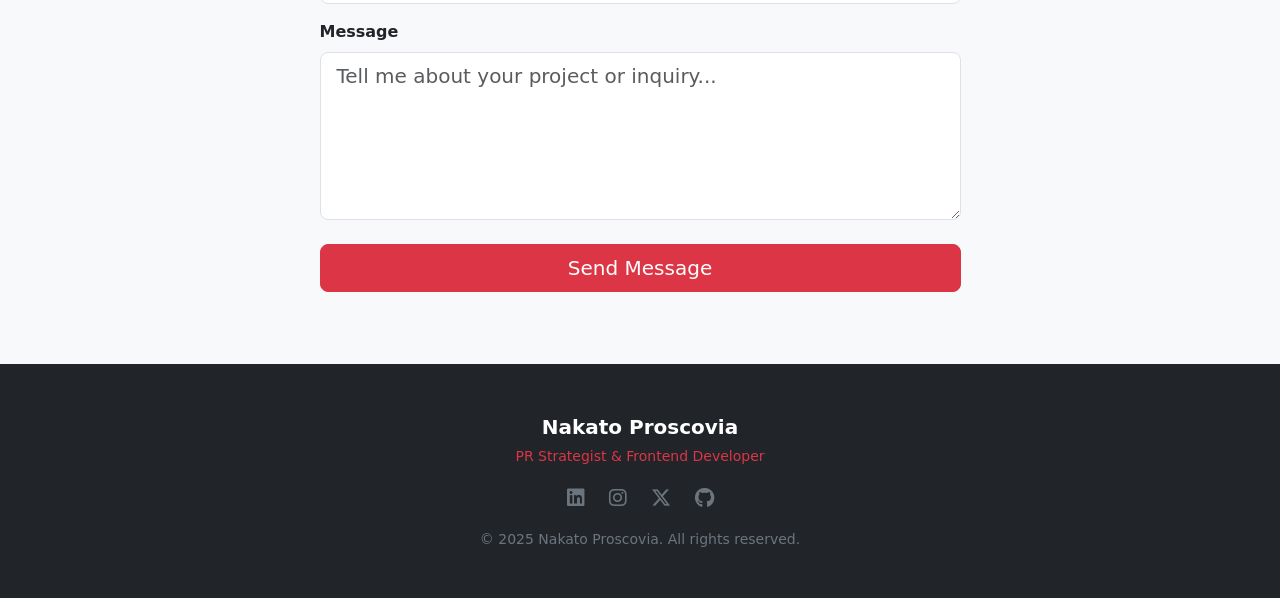
==== commit f0707f7b: "changed personal portfolio image" ====
--- a/personal.html
+++ b/personal.html
@@ -110,11 +110,11 @@
             <div class="row g-4 mb-4">
                 <div class="col-md-4">
                     <div class="card h-100 border-0 shadow-sm border-top border-danger border-3">
-                        <img src="images/personal.jpg" class="card-img-top" alt="Personal Portfolio" style="height:200px; object-fit:cover;">
+                        <img src="images/personal porfolio.jpg" class="card-img-top" alt="Personal Portfolio" style="height:200px; object-fit:cover;">
                         <div class="card-body p-4">
                             <h5 class="card-title fw-bold">Personal Portfolio Page</h5>
                             <p class="card-text text-muted small lh-lg">A responsive one-page personal portfolio built with HTML and CSS from scratch. Features a hero section, service cards, skills grid, and a social media footer.</p>
-                            <a href="https://github.com/nakato-proscovia/porfolio" class="btn btn-danger btn-sm">View Project</a>
+                            <a href="https://nakato-proscovia.github.io/porfolio/" class="btn btn-danger btn-sm">View Project</a>
                         </div>
                     </div>
                 </div>
@@ -158,7 +158,7 @@
                         <div class="card-body p-4">
                             <h5 class="card-title fw-bold">Bootstrap Portfolio Page</h5>
                             <p class="card-text text-muted small lh-lg">A fully responsive portfolio built entirely with Bootstrap 5 — featuring a collapsible navbar, grid layout, project cards, contact form, and mobile-first design.</p>
-                            <a href="https://github.com/nakato-proscovia/porfolio" class="btn btn-danger btn-sm">View Project</a>
+                            <a href="https://nakato-proscovia.github.io/porfolio/" class="btn btn-danger btn-sm">View Project</a>
                         </div>
                     </div>
                 </div>
@@ -169,33 +169,36 @@
 
     <!-- CONTACT SECTION -->
     <section id="contact" class="py-5 bg-light">
-        <div class="container py-4">
-            <div class="text-center mb-5">
-                <h2 class="fw-bold mb-1">Get In Touch</h2>
-                <div class="bg-danger mx-auto mb-3" style="width:50px; height:3px;"></div>
-                <p class="text-muted">Have a project or idea? I'd love to hear from you.</p>
-            </div>
-            <div class="row justify-content-center">
-                <div class="col-md-7">
+    <div class="container py-4">
+        <div class="text-center mb-5">
+            <h2 class="fw-bold mb-1">Get In Touch</h2>
+            <div class="bg-danger mx-auto mb-3" style="width:50px; height:3px;"></div>
+            <p class="text-muted">Have a project or idea? I'd love to hear from you.</p>
+        </div>
+        <div class="row justify-content-center">
+            <div class="col-md-7">
+                <form action="https://formspree.io/f/mgoljayz" method="POST">
                     <div class="mb-3">
                         <label for="name" class="form-label fw-semibold">Full Name</label>
-                        <input type="text" class="form-control form-control-lg" id="name" placeholder="Your full name">
+                        <input type="text" name="name" class="form-control form-control-lg" id="name" placeholder="Your full name" required>
                     </div>
                     <div class="mb-3">
                         <label for="email" class="form-label fw-semibold">Email Address</label>
-                        <input type="email" class="form-control form-control-lg" id="email" placeholder="your@email.com">
+                        <input type="email" name="email" class="form-control form-control-lg" id="email" placeholder="your@email.com" required>
                     </div>
                     <div class="mb-4">
                         <label for="message" class="form-label fw-semibold">Message</label>
-                        <textarea class="form-control form-control-lg" id="message" rows="5" placeholder="Tell me about your project or inquiry..."></textarea>
+                        <textarea name="message" class="form-control form-control-lg" id="message" rows="5" placeholder="Tell me about your project or inquiry..." required></textarea>
                     </div>
                     <div class="d-grid">
                         <button type="submit" class="btn btn-danger btn-lg">Send Message</button>
                     </div>
-                </div>
-            </div>
-        </div>
-    </section>
+                </form>
+            </div>
+        </div>
+    </div>
+</section>
+
 
     <!-- FOOTER -->
     <footer class="bg-dark text-center py-5">
